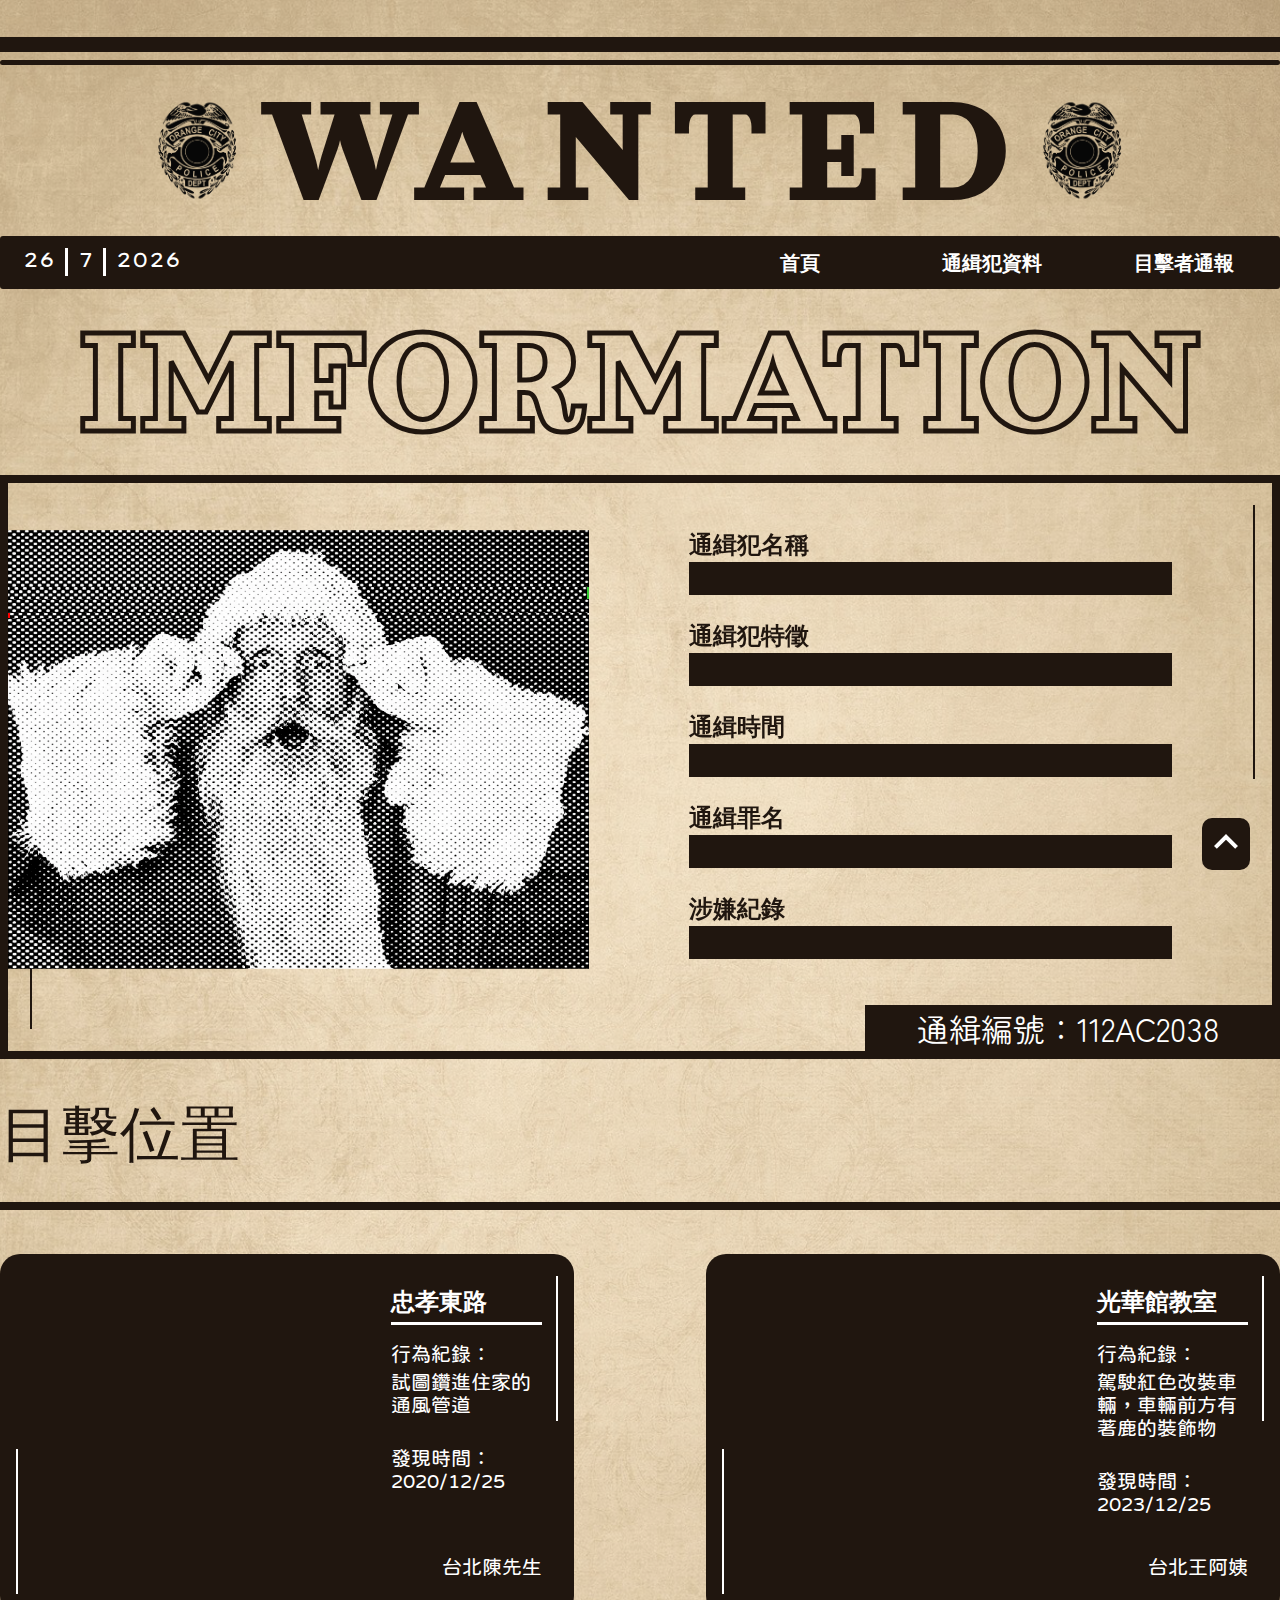
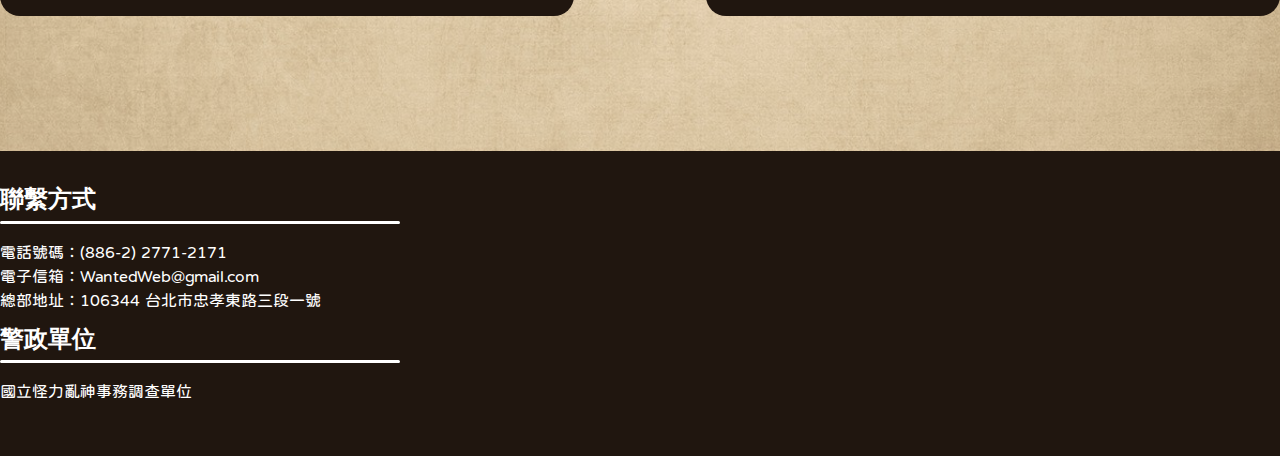
==== imformation.html @ b6a85350 "finalupdate" ====
<!DOCTYPE html>
<html lang="en">

<meta name="viewport" content="width=device-width, initial-scale=1">

<head>
    <meta charset="UTF-8">
    <meta name="viewport" content="width=device-width, initial-scale=1.0">
    <title>WANTTED</title>
    <link rel="stylesheet" href="./css/info_style.css">
    <link rel="stylesheet" href="./css/normalize.css">
    <link rel="preconnect" href="https://fonts.googleapis.com">
    <link rel="preconnect" href="https://fonts.gstatic.com" crossorigin>
    <link
        href="https://fonts.googleapis.com/css2?family=Abhaya+Libre:wght@400;500;600;700;800&family=Lexend+Zetta&family=Orelega+One&family=Zen+Maru+Gothic&display=swap"
        rel="stylesheet">
    <script src="js/gsap.min.js"></script>
    <script src="js/ScrollTrigger.min.js"></script>
    <script src="https://code.jquery.com/jquery-3.7.1.min.js"></script>
</head>




  
<body>
    <div class="goTop">
        <a href="#" class="jq-goTop"><?xml version="1.0" ?><svg height="48" viewBox="0 0 48 48" width="48" xmlns="http://www.w3.org/2000/svg"><path d="M14.83 30.83l9.17-9.17 9.17 9.17 2.83-2.83-12-12-12 12z" fill="white"/><path d="M0 0h48v48h-48z" fill="none"/></svg></a>
    </div>
    <div class="websize">
        <header>
            <div class="decoration">
                <div class="line1"></div>
                <div class="spacing"></div>
                <div class="line2"></div>
            </div>
            <div class="title">
                <img src="./image/police-badge-seeklogo-01.png" alt="logo">
                <h1>WANTED</h1>
                <img src="./image/police-badge-seeklogo-01.png" alt="logo">
            </div>
            <div class="smalltime">
                <div class="time">
                    <p id="Sdate">31</p>
                    <div></div>
                    <p id="Smonth">10</p>
                    <div></div>
                    <p id="Syear">2024</p>
                </div>
            </div>
            <nav>
                <div class="time">
                    <p id="date">31</p>
                    <div></div>
                    <p id="month">10</p>
                    <div></div>
                    <p id="year">2024</p>
                </div>
                <div class="list">
                    <div class="section">
                        <a href="./index.html"><p>首頁</p></a>
                    </div>
                    <div class="section" id="secondsection">
                        <a href="javascript:void(0);" onclick="document.getElementById('prisoners').scrollIntoView({behavior: 'smooth'});"><p>通緝犯資料</p></a>
                    </div>
                    <div class="section">
                        <a href="./report.html"><p>目擊者通報</p></a>
                    </div>
                </div>
            </nav>
        </header>

        <article>
            <div class="secondtitle">
                <h1>IMFORMATION</h1>
            </div>
            <div class="infobox">
                <div class="indoDecoLineL"></div>

        
        <svg class="prisonimg" version="1.1" id="Ebene_1" xmlns="http://www.w3.org/2000/svg" xmlns:xlink="http://www.w3.org/1999/xlink" 
                <svg width="581px" height="481px" viewBox="0 0 581 481">
                    <mask id="customMask">
                        <rect x="0" y="0" width="581px" height="481px" fill="white" />
                      </mask>
                <defs>
                    <filter id="filter" x="0" y="0" width="1" height="1" filterUnits="objectBoundingBox" primitiveUnits="userSpaceOnUse">
                    <feFlood flood-color="black" result="black" />
                    <feFlood flood-color="red" result="flood1" />
                    <feFlood flood-color="limegreen" result="flood2" />
                    <feOffset in="SourceGraphic" dx="3" dy="0" result="off1a"/>
                    <feOffset in="SourceGraphic" dx="2" dy="0" result="off1b"/>
                    <feOffset in="SourceGraphic" dx="-3" dy="0" result="off2a"/>
                    <feOffset in="SourceGraphic" dx="-2" dy="0" result="off2b"/>
                    <feComposite in="flood1" in2="off1a" operator="in"  result="comp1" />
                    <feComposite in="flood2" in2="off2a" operator="in" result="comp2" />
                    <feMerge x="0" width="100%" result="merge1">
                        <feMergeNode in="black" />
                        <feMergeNode in="comp1" />
                        <feMergeNode in="off1b" />
                        <animate 
                        attributeName="y" 
                        id="y"
                        dur="4s"
                        values="104px; 104px; 30px; 105px; 30px; 2px; 2px; 50px; 40px; 105px; 105px; 20px; 60px; 40px; 104px; 40px; 70px; 10px; 30px; 104px; 102px"
                        keyTimes="0; 0.362; 0.368; 0.421; 0.440; 0.477; 0.518; 0.564; 0.593; 0.613; 0.644; 0.693; 0.721; 0.736; 0.772; 0.818; 0.844; 0.894; 0.925; 0.939; 1"
                        repeatCount="indefinite" />
                        <animate 
                        attributeName="height" 
                        id="h" 
                        dur="4s"
                        values="10px; 0px; 10px; 30px; 50px; 0px; 10px; 0px; 0px; 0px; 10px; 50px; 40px; 0px; 0px; 0px; 40px; 30px; 10px; 0px; 50px"
                        keyTimes="0; 0.362; 0.368; 0.421; 0.440; 0.477; 0.518; 0.564; 0.593; 0.613; 0.644; 0.693; 0.721; 0.736; 0.772; 0.818; 0.844; 0.894; 0.925; 0.939; 1"
                        repeatCount="indefinite" />
                    </feMerge>
                    <feMerge x="0" width="100%" y="60px" height="65px" result="merge2">
                        <feMergeNode in="black" />
                        <feMergeNode in="comp2" />
                        <feMergeNode in="off2b" />
                        <animate attributeName="y" id="y" dur="4s" 
                        values="103px; 104px; 69px; 53px; 42px; 104px; 78px; 89px; 96px; 100px; 67px; 50px; 96px; 66px; 88px; 42px; 13px; 100px; 100px; 104px;" 
                        keyTimes="0; 0.055; 0.100; 0.125; 0.159; 0.182; 0.202; 0.236; 0.268; 0.326; 0.357; 0.400; 0.408; 0.461; 0.493; 0.513; 0.548; 0.577; 0.613; 1" 
                        repeatCount="indefinite" />
                        <animate attributeName="height" id="h" dur="4s"
                        values="0px; 0px; 0px; 16px; 16px; 12px; 12px; 0px; 0px; 5px; 10px; 22px; 33px; 11px; 0px; 0px; 10px"
                        keyTimes="0; 0.055; 0.100; 0.125; 0.159; 0.182; 0.202; 0.236; 0.268; 0.326; 0.357; 0.400; 0.408; 0.461; 0.493; 0.513;  1"
                        repeatCount="indefinite" />
                    </feMerge>
                    <feMerge>
                        <feMergeNode in="SourceGraphic" />
                        <feMergeNode in="merge1" /> 
                        <feMergeNode in="merge2" />
                    </feMerge>
                    </filter>
                </defs>

                <!-- 將圖片作為濾鏡目標 -->
                <image x="0" y="0" width="581px" height="481px" xlink:href="./image/santa.png" filter="url(#filter)" mask="url(#customMask)" />

        </svg>

        <div class="prisonerInfo">
            <div class="infoContainer1">
                <div class="infoSection">
                    <h2>通緝犯名稱</h2>
                    <div></div>
                    <p class="TextAni">
                        <span class="TextAni__shape"></span>
                        <span class="TextAni__text">聖誕老人</span>
                    </p>
                </div>
                <div class="infoSection">
                    <h2>通緝犯特徵</h2>
                    <div></div>
                    <p class="TextAni">
                        <span class="TextAni__shape"></span>
                        <span class="TextAni__text">身形龐大、紅色衣物、白色鬍鬚</span>
                    </p>
                </div>
                <div class="infoSection">
                    <h2>通緝時間</h2>
                    <div></div>
                    <p class="TextAni">
                        <span class="TextAni__shape"></span>
                        <span class="TextAni__text">2000/01/01</span>
                    </p>
                </div>
            </div>
        
            <div class="infoContainer2">
                <div class="infoSection">
                    <h2>通緝罪名</h2>
                    <div></div>
                    <p class="TextAni">
                        <span class="TextAni__shape"></span>
                        <span class="TextAni__text">私闖民宅</span>
                    </p>
                </div>
                <div class="infoSection">
                    <h2>涉嫌紀錄</h2>
                    <div></div>
                    <p class="TextAni">
                        <span class="TextAni__shape"></span>
                        <span class="TextAni__text">透過房屋煙囪闖入居民住宅並投放不明盒狀物</span>
                    </p>
                </div>
            </div>
        </div>
        
                <div class="prisonerCodeBox">
                    <p>通緝編號：112AC2038</p>
                </div>
                <div class="indoDecoLineR"></div>
            </div>
            <div class="position">
                <h3 class="titlemove">目擊位置</h3>
                <div class="line3"></div>
                <div class="reportSection">
                    <div class="reportBox containmove">
                        <div class="decoLineL"></div>
                        <iframe
                            src="https://www.google.com/maps/embed?pb=!1m18!1m12!1m3!1d903.7045257334338!2d121.54165902538897!3d25.04024631573893!2m3!1f0!2f0!3f0!3m2!1i1024!2i768!4f13.1!3m3!1m2!1s0x3442abd732e4bec3%3A0x8c99fc2eb1cf7e09!2zMTA25Y-w5YyX5biC5aSn5a6J5Y2A5b-g5a2d5p2x6Lev5LiJ5q61MjQ45be3MTnlvIQ!5e0!3m2!1szh-TW!2stw!4v1730708606070!5m2!1szh-TW!2stw"
                            width="334" height="288" style="border:0;" allowfullscreen="" loading="lazy"
                            referrerpolicy="no-referrer-when-downgrade"></iframe>
                        <div class="positionInfo">
                            <h2>忠孝東路</h2>
                            <div class="line4"></div>
                            <p>行為紀錄：</p>
                            <p class="content">試圖鑽進住家的通風管道</p>
                            <p>發現時間：</p>
                            <p class="foundtime">2020/12/25</p>
                            <p class="name">台北陳先生</p>
                        </div>
                        <div class="decoLineR"></div>
                    </div>
                    <div class="reportBox containmove">
                        <div class="decoLineL"></div>
                        <iframe
                            src="https://www.google.com/maps/embed?pb=!1m18!1m12!1m3!1d1074.659613303861!2d121.53324867168737!3d25.04392519816107!2m3!1f0!2f0!3f0!3m2!1i1024!2i768!4f13.1!3m3!1m2!1s0x3442a97cccfefd1d%3A0x4b99da1737c5c636!2z5YyX56eR5aSn6IKy5oiQ5Lit5b-D!5e0!3m2!1szh-TW!2stw!4v1730710405147!5m2!1szh-TW!2stw"
                            width="334" height="288" style="border:0;" allowfullscreen="" loading="lazy"
                            referrerpolicy="no-referrer-when-downgrade"></iframe>
                        <div class="positionInfo">
                            <h2>光華館教室</h2>
                            <div class="line4"></div>
                            <p>行為紀錄：</p>
                            <p class="content">駕駛紅色改裝車輛，車輛前方有著鹿的裝飾物</p>
                            <p>發現時間：</p>
                            <p class="foundtime">2023/12/25</p>
                            <p class="name">台北王阿姨</p>
                        </div>
                        <div class="decoLineR"></div>
                    </div>
                </div>
            </div>
        </article>
    </div>
    <script src="./js/script.js"></script>
    <footer>
        <div class="footerArea">
            <div class="contactInfo">
                <h2>聯繫方式</h2>
                <div class="line2"></div>
                <p>
                    電話號碼：(886-2) 2771-2171<br>
                    電子信箱：WantedWeb@gmail.com<br>
                    總部地址：106344 台北市忠孝東路三段一號
                </p>
                <h2>警政單位</h2>
                <div class="line2"></div>
                <p>
                    國立怪力亂神事務調查單位
                </p>
            </div>
            <iframe
                src="https://www.google.com/maps/embed?pb=!1m18!1m12!1m3!1d3614.710751155273!2d121.53182407537685!3d25.04388837781002!2m3!1f0!2f0!3f0!3m2!1i1024!2i768!4f13.1!3m3!1m2!1s0x3442a97d255598df%3A0x47ea748e8f3f53aa!2z5ZyL56uL6Ie65YyX56eR5oqA5aSn5a24!5e0!3m2!1szh-TW!2stw!4v1730442459261!5m2!1szh-TW!2stw"
                width="426" height="227" style="border:0;" allowfullscreen="" loading="lazy"
                referrerpolicy="no-referrer-when-downgrade"></iframe>
        </div>
    </footer>

</body>
</html>

<script>
    y = new Date().getFullYear();
    m = new Date().getMonth() + 1;
    d = new Date().getDate();

    document.getElementById("year").innerHTML = y;
    document.getElementById("month").innerHTML = m;
    document.getElementById("date").innerHTML = d;
    document.getElementById("Syear").innerHTML=y;
    document.getElementById("Smonth").innerHTML=m;
    document.getElementById("Sdate").innerHTML=d;
</script>
---- css/info_style.css ----
@font-face{
    font-family:'jf-openhuninn';
    src: url("../font/jf-openhuninn-2.1.eot"),
        url('../font/jf-openhuninn-2.1.ttf'),
        url('../font/jf-openhuninn-2.1.woff');
}

@font-face{
    font-family: 'DFHeiUBold-B5';
    src: url('../font/DFHeiUBold-B5.ttc');
}

*{
    box-sizing: border-box;
    -webkit-text-stroke: 0;
    font-weight: normal;
}

body{
    background-color: #FCE1B5;
    background-image: url('../image/old-2012064_1920.png');
    background-size: cover;
    background-position: center;
    background-repeat: no-repeat;
    width: 100%;
}

.backgroundImaga{
    max-width: fit-content;
    max-height: fit-content;
    background-image: url('../image/old-2012064_1920.jpg');
}

.websize{
    display: flex;
    flex-direction: column;
    max-width: 1440px;
    margin-left: auto;
    margin-right: auto;
}

.decoration{
    width: 100%;
    display: flex;
    flex-direction: column;
    align-items: center;
    margin-top: 37px;
}

.line1{
    width: 100%;
    border-top: 15px solid #20160F;
    border-radius: 0px;
}
.line2{
    width: 100%;
    border-top: 5px solid #20160F;
    border-radius: 3px;
}

.spacing {
    height: 8px;
    background-color: #d2b48c; /* 中間的背景色 */
}

.title{
    display: flex;
    height: 171px;
    justify-content: center;
    align-items: center;
}

.title img{
    width: 120px;
    height: 120px;
}

.title h1{
    margin: 0px;
    font-family: "Orelega One", serif;
    font-weight: 400;
    font-size: 160px;
    letter-spacing: 16px;
    color: #20160F;
}

header nav{
    display: flex;
    background-color: #20160F;
    height: 53px;
    justify-content: space-between;
    border-radius: 3px;
}


/*article*/
article{
    margin-top: 0px;
}

.secondtitle{
    display: flex;
    justify-content: center;
}

article h1{
    font-family: "Orelega One", serif;
    font-weight: 400;
    font-size: 162px;
    letter-spacing: 5%;
    -webkit-text-stroke: 5px #20160F;
    color: transparent;
    margin: 0px;
}

.infobox{
    position: relative;
    display: flex;
    justify-content: center;
    border: 8px solid #20160F;
    padding-top: 51px;
    height: 584px;
}

.infobox img{
    width: 581px;
    height: 481px;
    border: 6px solid #20160F;
    margin-right: 48px;
}

.prisonerInfo{
    width: 483px;
    height: 481px;
}

.infoSection{
    height: 91px;
}

.infoSection p {
    margin: 0px;
    margin-bottom: 12px;
    font-family:'jf-openhuninn';
    line-height: 150%;
    color: #20160F;
    position: relative;
    overflow: hidden;
}

/* TextAni 核心動畫樣式 */
/* 背景形狀的動畫 */
.TextAni__shape {
    content: '';
    position: absolute;
    background-color: #20160F;
    width: 100%;
    height: 100%;
    left: 0;
    top: 0;
    transform: scaleX(0); /* 初始狀態為收縮 */
    transform-origin: left;
    animation: shapeExpand 0.5s ease-out forwards, shapeRetract 1s ease-in 2s forwards; /* 增加縮回動畫 */
}

/* 背景展開動畫 */
@keyframes shapeExpand {
    0% {
        transform: scaleX(0);
    }
    100% {
        transform: scaleX(1);
    }
}

/* 背景縮回動畫 */
@keyframes shapeRetract {
    0% {
        transform: scaleX(1);
    }
    100% {
        transform: scaleX(0);
    }
}

/* 文字漸顯動畫 */
.TextAni__text {
    opacity: 0; /* 初始為透明 */
    position: relative;
    animation: textFadeIn 0.8s ease-out forwards; /* 文字漸顯動畫 */
    animation-delay: 0.65s; /* 背景展開後 0.5 秒再顯示文字 */
}

@keyframes textFadeIn {
    0% {
        opacity: 0;
    }
    100% {
        opacity: 1;
    }
}


.infoSection h2{
    color: #20160F;
}

.infoSection div{
    border-top: 3px solid #20160F;
}

.prisonerCodeBox{
    position: absolute;
    bottom: 0%;
    right: 0;
    display: flex;
    justify-content: center;
    align-items: center;
    width: 407px;
    height: 46px;
    background-color: #20160F;
}

.prisonerCodeBox p{
    font-family: "Zen Maru Gothic", serif;
    font-weight: 400;
    font-size: 32px;
}

.indoDecoLineR{
    position:absolute;
    right: 17px;
    top: 22px;
    border-left: 2px solid #20160F;
    height: 274px;
}

.indoDecoLineL{
    position:absolute;
    left: 22px;
    bottom: 22px;
    border-left: 2px solid #20160F;
    height: 274px;
}

.position{
    margin-top: 19px;
}

h3{
    font-family: 'DFHeiUBold-B5';
    font-size: 60px;
    color: #20160F;
    margin: 0px;
    margin-top: 42px;
}

.line3{
    border-top: 8px solid #20160F;
    margin-top: 32px;
    margin-bottom: 44px;
}

.reportSection{
    display: flex;
    justify-content: space-between;
}

.reportBox{
    position: relative;
    width: 574px;
    height: 362px;
    background-color: #20160F;
    border-radius: 20px;
    display: flex;
    justify-content: center;
    align-items:center;
    margin-bottom: 55px;
}

.reportBox iframe{
    margin-right: 25px;
}

.positionInfo{
    position: relative;
    width: 151px;
    height: 288px;
}

.line4 {
    border-top: 3px solid white;
    margin-top: 3px;
    margin-bottom: 18px;
}

.name{
    position: absolute;
   bottom: 0%;
   right: 0%;
   
}

p{
    font-family:'jf-openhuninn';
    font-size: 20px;
    color: white;
    margin: 0px;
}

.content{
    margin-top: 5px;
    margin-bottom: 30px;
}

.decoLineR{
    position: absolute;
    right: 16px;
    top: 22px;
    margin: 0px;
    border-left: 2px solid white;
    width: 2px;
    height: 145px;
}

.decoLineL{
    position: absolute;
    left: 16px;
    bottom: 22px;
    margin: 0px;
    border-left: 2px solid white;
    width: 2px;
    height: 145px;
}

 /* FOOT */
 .list{
    display: flex;
    justify-content: space-between;
}

.section{
    display: flex;
    width: 154px;
    margin: 0px 19px;
    justify-content: center;
    padding-top: 18px;
}

.section a{
    text-decoration: none;
}

.section p{
    margin: 0px;
    font-family: "Abhaya Libre", serif;
    font-weight: 800;
    font-size: 20px;
    color: white;
}

.time{
    display: flex;
    justify-content: space-between;
    justify-items: center;
    margin-left: 23px;
    margin-top: 12px;
    width: 158px;
    height: 28px;
}

.time div{
    width: 3px;
    border-left: 3px solid white;
}

.time p{
    margin: 0px;
    font-family: "Lexend Zetta", sans-serif;
    font-weight: 400;
    font-size: 20px;
    color: white;
}

.smalltime{
    display: none;
}

article{
    height: auto;
    margin: auto;
    width: 100%;

}

footer{
    margin-top: 80px;
    height: 305px;
    padding: 0%;
    background-color: #20160F;
}

.footerArea{
    max-width: 1440px;
    height: 305px;
    margin-left: auto;
    margin-right: auto;
    display: flex;
    justify-content: space-between;
    align-items: center;
}



h2{
    margin: 0px;
    font-family: "Abhaya Libre", serif;
    font-weight: 800;
    font-size: 24px;
    color: white;
}

.contactInfo p{
    font-family:'jf-openhuninn';
    line-height: 150%;
    font-size: 16px;
    margin: 16px 0 16px 0;
    color: white;
}

.contactInfo div{
    margin-top: 5px;
    margin-bottom: 11px;
    border-top: 3px solid white;
    width: 400px;
    height: 3px;
}

.prisonimg {
    position: relative;
    top: -25px;
    left: -100px;
    overflow: hidden;
  }

.goTop{
    position: fixed;
    right: 30px;
    bottom: 30px;
    background-color: #20160F;
    border-radius: 10px;
}


@media (max-width: 1000px) {

    /*整體*/

    .websize {
        width: auto;
        margin-left: 40px;
        margin-right: 40px;
    }



    .websize {
        width: auto;
        margin-left: 40px;
        margin-right: 40px;
    }




    /*header*/
    
    .title{
        height: 80%;
    }

    .title h1 {
        font-size: 100px;
        letter-spacing: 4px;
        margin: 0px;
    }

    .smalltime{
        display:block;
        display: flex;
        justify-content: center;
    }

    header nav{
        width: 105%;
        height: 53px;
        justify-self: center;
        border-radius: 0%;
        border-top: 3px solid #20160F;
        border-bottom: 3px solid #20160F;
        background-color: transparent;
    }

    header nav .list .section {
        width: 100%;
        margin: 0;
        height: 24px;
        padding-top: 0px;
    }

    header nav .list .section p {
        margin: 0;
        color: #20160F;
    }

    #secondsection{
        border-left: 2px solid #20160F;
        border-right: 2px solid #20160F;
    }

    .list {
        display: flex;
        align-items: center;
        width: 100%;
    }

    header nav .time{
        display: none;
    }

    .time div{
        border-left:3px solid #20160F ;
    }

    .time p{
        color: #20160F;
    }


    /*body*/

    
    body {
        background-size: cover;
        background-repeat: no-repeat;
        margin: 0;
        padding: 0;
    }

    .prisonimg {
        position: relative;
        top: -25px;
        left: 50px;
        overflow: hidden;
      }


    .secondtitle h1{
        font-size: 100px;
        -webkit-text-stroke: 4px #20160F;
    }



    /*article*/

    /*infobox*/
    .infobox{
        flex-direction: column;
        height: auto;
        border: 4px solid #20160F;
    }

    .infobox img{
        height: 70%;
        width: 90%;
        margin: auto;
    }

    .prisonerInfo{
        display: flex;
        flex-direction: row;
        height: 50%;
        width: 90%;
        margin: auto;
        justify-content: space-between;
        margin-top: 20px;
        margin-bottom: 50px;
    }

    .infoSection{
        font-size: 20px;
        width: 100%;
        margin-top: 20px;
    }

    .reportBox{
        width: 80%;
    }

    .reportSection{
        width: 100%;
        display: flex;
        flex-direction: column;
        margin: auto;
        align-items: center;
    }

    .infoContainer1{
        width: 45%;
    }

    .infoContainer2{
        width: 48%;
    }

    .indoDecoLineL {
        position: absolute;
        left: 11px;
        bottom: 20px;
        
    }

    .indoDecoLineR {
        position: absolute;
        right:11px;
        top: 20px;
    }





    .positionInfo{
        width: 50%;
    }


    footer {
        flex-direction: column;
        text-align: left;
        padding: 20px;
        height: auto;
    }

    .footerArea{
        padding: 0px;
    }

    .contactInfo h2{
        font-size:20px;
    }

   .contactInfo p{
       font-size: 14px;
   }

   .contactInfo{
    width: 60%;
   }

   footer .line2{
    width: 100%;
   }


   iframe{
       width: 30%;
   }
    



}



@media (max-width: 600px) {

    
    header{
        width: auto;
    }

    header nav .list .section {
        width: 100%;
        margin: 0;
        height: 24px;
        padding-top: 0px;
    }

    #secondsection{
        border-left: 2px solid #20160F;
        border-right: 2px solid #20160F;
    }

    .list {
        display: flex;
        align-items: center;
        width: 100%;
    }

    header nav{
        width: 105%;
        height: 35px;
        justify-self: center;
        border-radius: 0%;
        border-top: 2px solid #20160F;
        border-bottom: 2px solid #20160F;
        background-color: transparent;
    }
 

    header nav .list .section p {
        font-size: 16px; /* 調整文字大小 */
        margin: 0;
        color: #20160F;
    }

    header nav .time{
        display: none;
    }

    .smalltime{
        display:block;
        display: flex;
        justify-content: center;
    }

    .time p{
        font-size: 13px;
        color: #20160F;
    }
    .time{
        margin-top: 0px;
        height: 18px;
        width: 103px;
    }
    .time div{
        border-left:1px solid #20160F ;
    }

    header .line1{
        width: 105%;
    }

    header .line2{
        width: 105%;
    }




    
    .title{
        height: 80%;
    }

    .title h1 {
        font-size: 48px;
        letter-spacing: 4px;
        margin: 0px;
    }

    .title img {
        width: 60px;
        height: 60px;
    }

    
    .prisonimg {
        position: relative;
        top: -10px;
        left: 15px;
        overflow: hidden;
        width: 90%;
        height: 10%;
      }


    body {
        background-size: cover;
        background-repeat: no-repeat;
        margin: 0;
        padding: 0;
    }

    .websize {
        width: auto;
        margin-left: 20px;
        margin-right: 20px;
    }

    .secondtitle h1{
        font-size: 57px;
        -webkit-text-stroke: 2px #20160F;
    }



    .infobox{
        height: auto;
        border: 3px solid #20160F;
    }


    .prisonerInfo{
        width: 90%;
        flex-direction: column;
        margin: 30px;
        margin-bottom: 80px;
    }

    

    .infoSection{
        height: 100%;
        margin: 20px;
        margin-top: 0px;
    }

    .infoContainer1{
        width: 80%;
    }

    .infoContainer2{
        width: 80%;
    }




    .prisonerInfo p {
        font-size: 16px;
    }

    .prisonerInfo h2 {
        font-size: 20px;
    }


    .prisonerCodeBox{
        width: 100%;
    }

    .indoDecoLineL {
        position: absolute;
        left: 8px;
        bottom: 70px;
        
    }

    .indoDecoLineR{
        position:absolute;
        right: 8px;
        top: 22px;

    }



    .position h3{
        font-size: 40px;
        text-align: center
    }
    
    .reportBox{
        width: 100%;
    }

    .reportSection{
        width: 100%;
        display: flex;
        flex-direction: column;
        margin: auto;
        align-items: center;
    }

    .positionInfo{
        width: 50%;

    }

    .positionInfo p{
        font-size: 16px;
    }



  



}
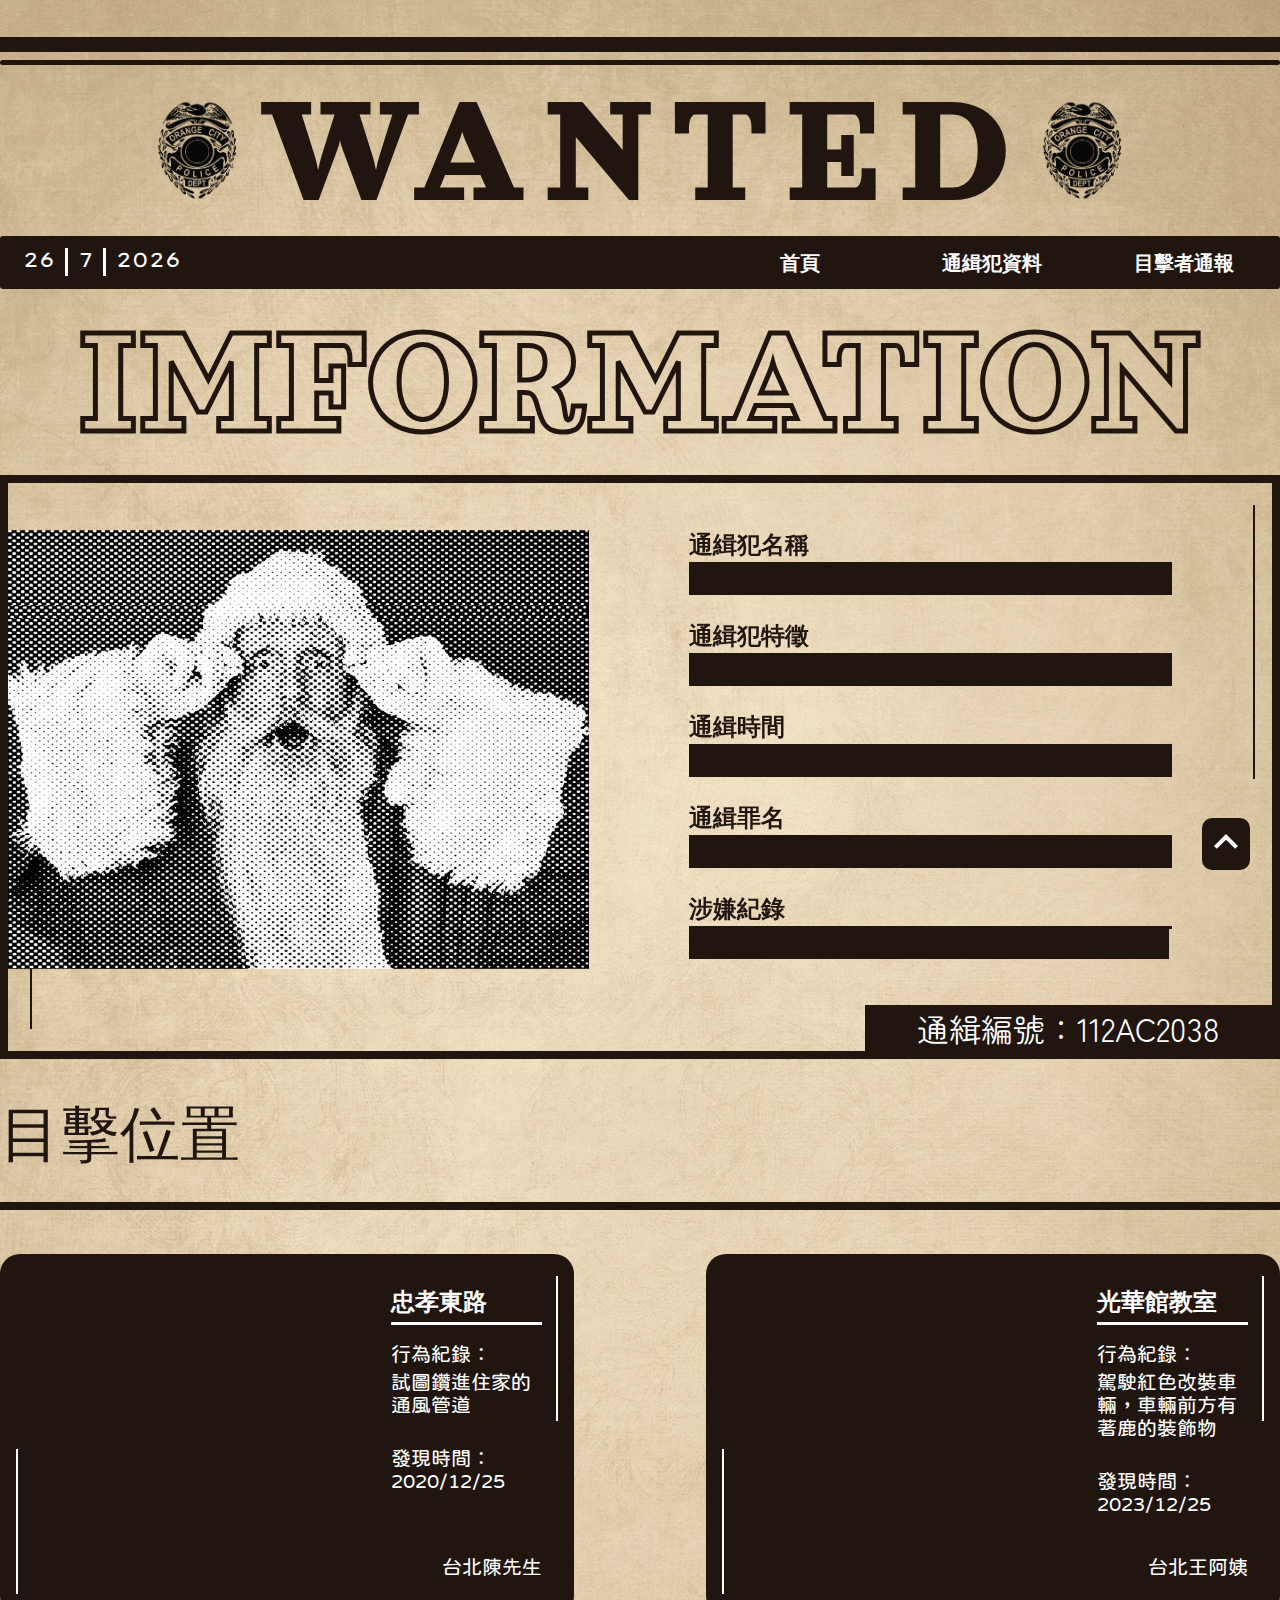
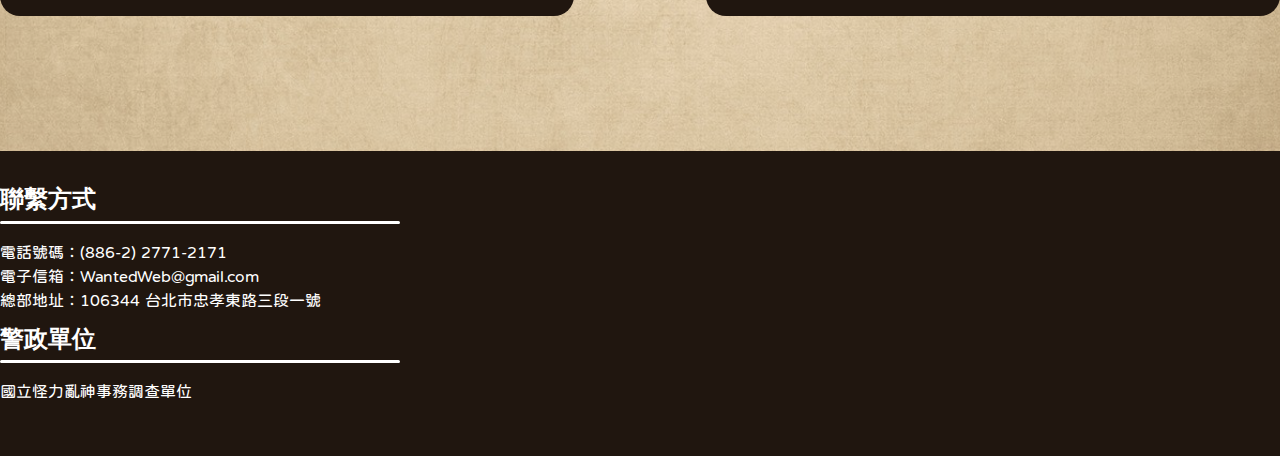
==== commit a4f2837b: "point" ====
--- a/imformation.html
+++ b/imformation.html
@@ -14,8 +14,8 @@
     <link
         href="https://fonts.googleapis.com/css2?family=Abhaya+Libre:wght@400;500;600;700;800&family=Lexend+Zetta&family=Orelega+One&family=Zen+Maru+Gothic&display=swap"
         rel="stylesheet">
-    <script src="js/gsap.min.js"></script>
-    <script src="js/ScrollTrigger.min.js"></script>
+    <script src="./js/gsap.min.js"></script>
+    <script src="./js/ScrollTrigger.min.js"></script>
     <script src="https://code.jquery.com/jquery-3.7.1.min.js"></script>
 </head>
 
